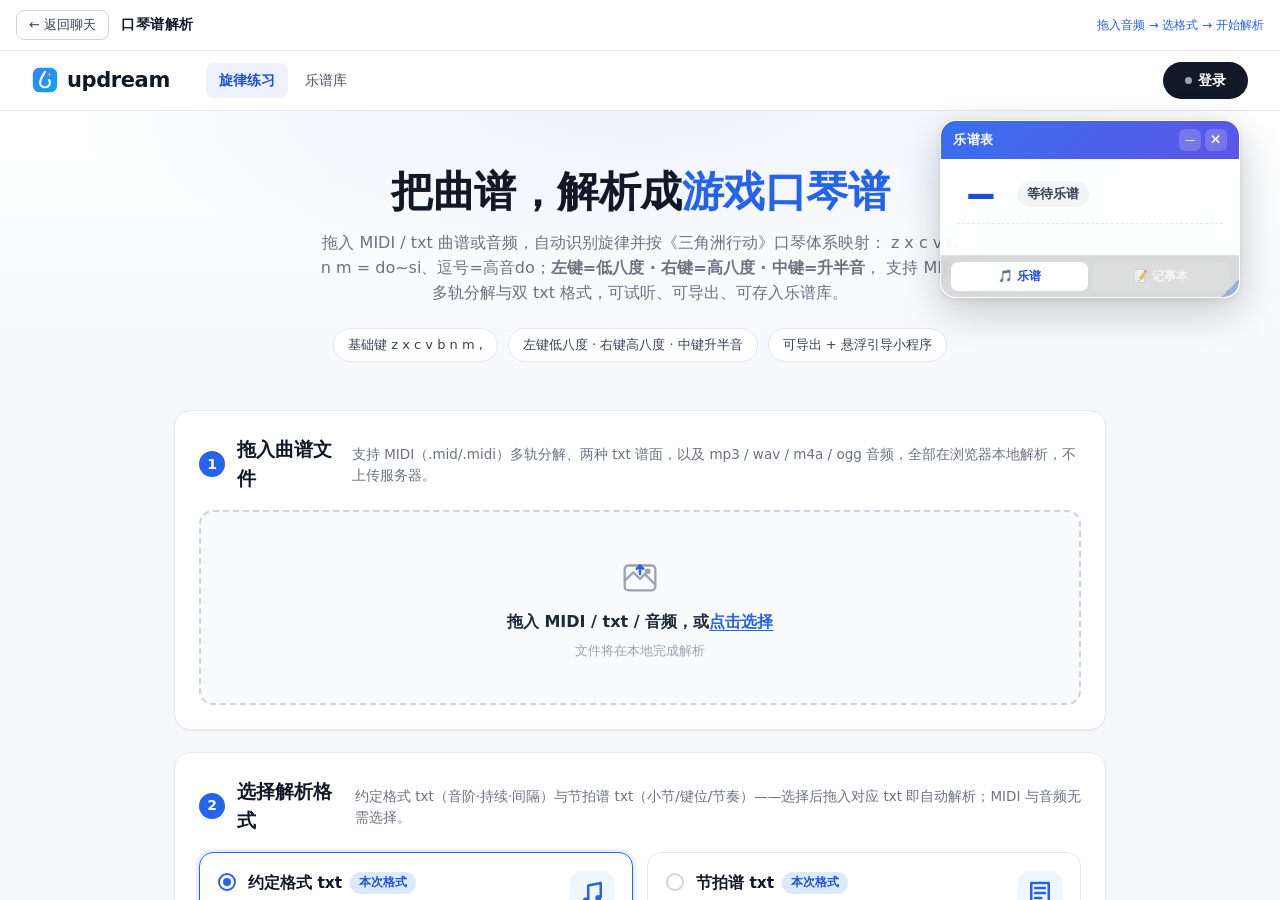
==== lab.html @ 3980b086 "Add files via upload" ====
<!DOCTYPE html>
<html lang="zh-CN">
<head>
<meta charset="UTF-8">
<meta name="viewport" content="width=device-width, initial-scale=1.0">
<title>小应用</title>
<!-- 预留页样式（只负责顶栏 + 挂载区，你的应用自带样式请放 web/assets/lab/app.css） -->
<link rel="stylesheet" href="lab.css">
<link rel="stylesheet" href="auth.css">
</head>
<body>

<!-- 顶栏：返回聊天（替换当前页回 /），标题与小提示由 lab.js 更新 -->
<header class="lab-bar">
  <button id="labBack" class="lab-btn" type="button" title="回到聊天页（当前页替换）">← 返回聊天</button>
  <strong id="labTitle" class="lab-title">小应用</strong>
  <span id="labHint" class="lab-hint"></span>
</header>

<!-- ★★★ 你的新应用会挂在这里（唯一挂载点，id 固定，别改名） ★★★
     接法：把三件套放进 web/assets/lab/ —— app.html / app.css / app.js，
     路径不一样就改 web/lab.js 顶部 LAB_APP 的三个地址；
     完整接口说明 + 给下一个 AI 的提示词：web/lab/README.md -->
<main id="labMount" class="lab-mount">
  <div class="lab-placeholder">
    <h1>新应用预留位</h1>
    <p>现在是空壳页。写好后把 <code>web/assets/lab/app.html</code>、<code>app.css</code>、<code>app.js</code>
      放进去，刷新本页就会自动接上（不用改后端路由）。</p>
    <p class="lab-placeholder-sub">接口：<code>window.LabHost</code>（mount / api / hint / setTitle / go / onReady）· 细节见 <code>web/lab/README.md</code></p>
  </div>
</main>

<!-- 登录 / 注册弹窗 -->
<div class="auth-mask" id="authMask" aria-hidden="true">
  <div class="auth-card" role="dialog" aria-modal="true" aria-labelledby="authTitle">
    <button class="auth-close" id="authClose" type="button" aria-label="关闭">×</button>
    <div class="auth-logo">updream</div>
    <h2 class="auth-title" id="authTitle">欢迎回来</h2>
    <p class="auth-subtitle" id="authSubtitle">登录后，导航栏会显示你的头像和名字</p>
    <div class="auth-tabs" id="authTabs">
      <button class="auth-tab is-active" type="button" data-auth-tab="register">手机号注册</button>
      <button class="auth-tab" type="button" data-auth-tab="login">手机号登录</button>
    </div>
    <form class="auth-form" id="authForm" novalidate>
      <label class="auth-field"><span class="auth-label">手机号</span>
        <input id="authPhone" class="auth-input" type="tel" inputmode="numeric" maxlength="11" placeholder="请输入 11 位手机号" autocomplete="tel" /></label>
      <label class="auth-field" data-register-only><span class="auth-label">验证码</span>
        <span class="auth-code-row"><input id="authCode" class="auth-input" type="text" inputmode="numeric" maxlength="6" placeholder="6 位验证码" /><button id="authSendCode" class="auth-code-btn" type="button">获取验证码</button></span></label>
      <label class="auth-field"><span class="auth-label">密码</span>
        <input id="authPassword" class="auth-input" type="password" maxlength="32" placeholder="至少 6 位" autocomplete="current-password" /></label>
      <label class="auth-field" data-register-only><span class="auth-label">昵称</span>
        <input id="authName" class="auth-input" type="text" maxlength="16" placeholder="显示在导航栏的名字（可留空）" /></label>
      <p class="auth-note" id="authNote" role="status"></p>
      <button class="auth-submit" id="authSubmit" type="submit">注册并登录</button>
    </form>
    <div class="auth-divider"><span>或</span></div>
    <button class="auth-wechat" id="authWechat" type="button">
      <svg viewBox="0 0 24 24" fill="currentColor" aria-hidden="true"><path d="M8.7 4C4.9 4 1.8 6.6 1.8 9.8c0 1.8 1 3.4 2.6 4.5l-.7 2 2.3-1.2c.8.2 1.6.3 2.4.3h.5a5.6 5.6 0 0 1-.2-1.5c0-3.1 3-5.6 6.7-5.6h.6C15.4 5.7 12.4 4 8.7 4Zm-2.3 3.4a.9.9 0 1 1 0 1.8.9.9 0 0 1 0-1.8Zm4.6 0a.9.9 0 1 1 0 1.8.9.9 0 0 1 0-1.8Z"/><path d="M22.2 14c0-2.7-2.7-4.9-5.9-4.9s-5.9 2.2-5.9 4.9 2.7 4.9 5.9 4.9c.7 0 1.4-.1 2-.3l1.9 1-.5-1.7c1.5-.9 2.5-2.3 2.5-3.9Zm-7.8-1.6a.8.8 0 1 1 0 1.6.8.8 0 0 1 0-1.6Zm3.9 0a.8.8 0 1 1 0 1.6.8.8 0 0 1 0-1.6Z"/></svg>
      微信登录
    </button>
    <p class="auth-tip" id="authWechatTip">检测中…</p>
  </div>
</div>

<!-- 设置弹窗 -->
<div class="auth-mask" id="settingsMask" aria-hidden="true">
  <div class="auth-card" role="dialog" aria-modal="true" aria-labelledby="settingsTitle">
    <button class="auth-close" id="settingsClose" type="button" aria-label="关闭">×</button>
    <div class="auth-logo">updream</div>
    <h2 class="auth-title" id="settingsTitle">设置</h2>
    <p class="auth-subtitle">管理个人信息与登录方式</p>

    <section class="settings-section">
      <div class="settings-section-title">个人信息</div>
      <div class="settings-profile">
        <div class="auth-account-avatar" id="profileAvatar"></div>
        <div>
          <div class="auth-account-name" id="profileName">未登录</div>
          <div class="auth-account-phone" id="profilePhone">登录后可设置头像与昵称</div>
        </div>
      </div>
      <label class="auth-field">
        <span class="auth-label">昵称</span>
        <input id="profileNameInput" class="auth-input" type="text" maxlength="16" placeholder="显示在导航栏的名字" disabled />
      </label>
      <label class="auth-field">
        <span class="auth-label">头像</span>
        <span class="auth-upload-row">
          <input id="profileAvatarFile" type="file" accept="image/*" hidden />
          <button class="auth-code-btn" id="profileAvatarBtn" type="button" disabled>选择图片</button>
          <button class="auth-code-btn ghost" id="profileAvatarClear" type="button" disabled>恢复默认</button>
        </span>
      </label>
      <p class="auth-note" id="profileNote" role="status"></p>
      <button class="auth-submit" id="profileSave" type="button" disabled>保存个人信息</button>
    </section>

    <div class="settings-divider"></div>

    <section class="settings-section">
      <div class="settings-section-title">账号与登录</div>
      <p class="settings-state" id="accountState">当前未登录</p>
      <button class="auth-submit" id="settingsLogin" type="button">登录 / 注册</button>
      <button class="auth-logout" id="settingsLogout" type="button" hidden>退出登录</button>
    </section>

    <div class="settings-divider"></div>

    <section class="settings-section hk-admin-zone" id="hkAdminZone" hidden>
      <div class="settings-section-title">管理员</div>
      <p class="settings-state" id="hkAdminRoleText">—</p>
      <div class="hk-admin-ctrl">
        <button class="auth-code-btn" id="hkAdminAddBtn2" type="button">＋ 添加管理员</button>
        <button class="auth-code-btn ghost" id="hkAdminListBtn2" type="button">⚙ 管理</button>
      </div>
      <div class="hk-admin-add" id="hkAdminAddBox2" hidden>
        <input id="hkAdminPhone2" class="auth-input" type="text" maxlength="11" placeholder="11 位手机号" />
        <div class="auth-upload-row">
          <button class="auth-code-btn" id="hkAdminAddOk2" type="button">确认添加</button>
          <button class="auth-code-btn ghost" id="hkAdminAddCancel2" type="button">取消</button>
        </div>
      </div>
      <div class="hk-admin-list" id="hkAdminListBox2" hidden>
        <p class="settings-state">次级管理员</p>
        <div id="hkAdminList2"></div>
      </div>
      <div class="hk-admin-add" id="hkAdminPinBox" hidden>
        <label class="auth-field">
          <span class="auth-label">管理员口令</span>
          <input id="hkAdminPin" class="auth-input" type="password" maxlength="20" placeholder="至少 6 位" />
        </label>
        <div class="auth-upload-row">
          <button class="auth-code-btn" id="hkAdminPinBtn" type="button">确定</button>
        </div>
        <p class="auth-note" id="hkAdminPinHint" role="status"></p>
      </div>
      <p class="auth-note" id="hkAdminNote2" role="status"></p>
    </section>
    <section class="settings-section hk-cloud-zone" id="hkCloudZone" hidden>
      <div class="settings-section-title">云同步（曲谱库服务器存储）</div>
      <p class="settings-state">配置 GitHub 仓库后，上传 / 删除曲谱会自动推送到服务器，打开乐谱库自动拉取。Token 仅保存在本机浏览器。</p>
      <label class="auth-field">
        <span class="auth-label">GitHub Token</span>
        <input id="hkCloudToken" class="auth-input" type="password" placeholder="ghp_xxxxxxxx" />
      </label>
      <label class="auth-field">
        <span class="auth-label">仓库</span>
        <input id="hkCloudRepo" class="auth-input" type="text" placeholder="用户名/仓库名" />
      </label>
      <label class="auth-field">
        <span class="auth-label">分支</span>
        <input id="hkCloudBranch" class="auth-input" type="text" value="main" />
      </label>
      <label class="auth-field">
        <span class="auth-label">存储路径</span>
        <input id="hkCloudPath" class="auth-input" type="text" value="updream-data/scores.json" />
      </label>
      <div class="hk-admin-ctrl">
        <button class="auth-code-btn" id="hkCloudSaveBtn" type="button">保存配置</button>
        <button class="auth-code-btn ghost" id="hkCloudTestBtn" type="button">测试连接</button>
        <button class="auth-code-btn ghost" id="hkCloudPushBtn" type="button">立即推送</button>
        <button class="auth-code-btn ghost" id="hkCloudPullBtn" type="button">立即拉取</button>
      </div>
      <p class="auth-note" id="hkCloudNote" role="status">未配置</p>
    </section>
  </div>
</div>

<script src="auth.js"></script>
<script src="lab.js"></script>
</body>
</html>
---- lab.css ----
/* ============================================================
   小应用预留页（/lab）的外壳样式 —— 只负责顶栏与挂载区。
   你自己的应用样式请写在 web/assets/lab/app.css（会被 lab.js 动态挂载），
   不要往这个文件里塞应用样式。
   浅色外壳：与口琴谱应用的白底 updream 风格保持一致。
   ============================================================ */

*{box-sizing:border-box}
html,body{height:100%;margin:0}
body{
  display:flex;flex-direction:column;
  background:#f5f7fa;color:#111827;
  font-family:"Noto Sans SC","PingFang SC","Microsoft YaHei",system-ui,-apple-system,sans-serif;
}

/* ===== 顶栏 ===== */
.lab-bar{
  display:flex;align-items:center;gap:12px;flex-shrink:0;
  padding:10px 16px;border-bottom:1px solid #e5e7eb;
  background:rgba(255,255,255,0.92);
  backdrop-filter:blur(10px);
}
.lab-btn{
  height:30px;padding:0 12px;border-radius:8px;cursor:pointer;
  border:1px solid #d1d5db;background:#fff;
  color:#374151;font-size:13px;font-family:inherit;
  transition:border-color .2s,background .2s,color .2s;
}
.lab-btn:hover{border-color:#2563eb;color:#1d4ed8;background:#f0f5ff}
.lab-title{font-size:14px;letter-spacing:.5px;font-weight:600;color:#111827}
.lab-hint{margin-left:auto;font-size:12px;color:#2563eb;min-height:16px}

/* ===== 挂载区：你的应用占满这里 ===== */
.lab-mount{flex:1 1 auto;min-height:0;overflow:auto;padding:18px}

/* ===== 空壳占位（应用接上后会被整块替换掉） ===== */
.lab-placeholder{
  max-width:760px;margin:6vh auto 0;padding:28px;
  border:1px dashed #cbd5e1;border-radius:12px;
  text-align:center;color:#6b7280;line-height:1.8;
  background:#fff;
}
.lab-placeholder h1{margin:0 0 10px;font-size:18px;color:#111827}
.lab-placeholder p{margin:6px 0}
.lab-placeholder-sub{font-size:12.5px;opacity:.85}
.lab-placeholder code{
  padding:1px 6px;border-radius:5px;background:#f3f4f6;
  font-family:ui-monospace,Consolas,monospace;font-size:12px;color:#1d4ed8;
}
---- auth.css ----
/* ═══════════════════════════════════════════════════════════════════════════
   【登录 / 注册】弹窗样式
   ───────────────────────────────────────────────────────────────────────────
   ★ 相关文件：
       1. web/auth.css  ← 当前文件（弹窗外观）
       2. web/auth.js   ← 登录逻辑（接口地址、头像规则都在这里）
       3. web/index.html 里的 id="authMask" 那一整段结构
   ★ 颜色全部用 theme.css 里的主题变量，所以五套主题会自动跟着变。
   ═══════════════════════════════════════════════════════════════════════════ */

.auth-mask {
  position: fixed;
  inset: 0;
  z-index: 40;
  display: none;
  align-items: center;
  justify-content: center;
  padding: 24px;
  background: rgba(30, 34, 30, .42);
  backdrop-filter: blur(3px);
}
.auth-mask.show { display: flex; }

.auth-card {
  position: relative;
  width: min(380px, 100%);
  max-height: calc(100vh - 48px);
  overflow-y: auto;
  padding: 26px 24px 20px;
  border: 1px solid var(--sidebar-border);
  border-radius: 16px;
  background: var(--sidebar-bg);
  box-shadow: 0 24px 60px rgba(30, 34, 30, .28);
  color: var(--text-primary);
  animation: auth-pop .18s ease;
}
@keyframes auth-pop {
  from { opacity: 0; transform: translateY(10px) scale(.98); }
  to { opacity: 1; transform: none; }
}

.auth-close {
  position: absolute;
  top: 12px;
  right: 14px;
  width: 28px;
  height: 28px;
  border: none;
  border-radius: 8px;
  background: transparent;
  color: var(--text-secondary);
  font-size: 20px;
  line-height: 1;
  cursor: pointer;
}
.auth-close:hover { background: var(--nav-hover); color: var(--text-primary); }

.auth-logo {
  display: inline-block;
  margin-bottom: 12px;
  padding: 3px 10px;
  border-radius: 999px;
  background: var(--nav-active-bg);
  color: var(--accent);
  font-size: 12px;
  font-weight: 600;
  letter-spacing: 2px;
}
.auth-title { margin: 0 0 6px; font-size: 19px; font-weight: 700; }
.auth-subtitle { margin: 0 0 18px; font-size: 12px; color: var(--text-secondary); }

/* ── 选项卡 ── */
.auth-tabs {
  display: flex;
  gap: 6px;
  margin-bottom: 16px;
  padding: 4px;
  border-radius: 10px;
  background: var(--nav-hover);
}
.auth-tab {
  flex: 1;
  padding: 8px 0;
  border: none;
  border-radius: 8px;
  background: transparent;
  color: var(--text-secondary);
  font: 500 13px var(--font-sans, "Noto Sans SC", sans-serif);
  cursor: pointer;
  transition: background .18s ease, color .18s ease;
}
.auth-tab.is-active {
  background: var(--sidebar-bg);
  color: var(--accent);
  font-weight: 600;
  box-shadow: 0 1px 4px rgba(0, 0, 0, .08);
}

/* ── 表单 ── */
.auth-form { display: grid; gap: 12px; }
.auth-field { display: grid; gap: 6px; }
.auth-field[hidden] { display: none; }
/* 同理：设置弹窗里的「登录 / 注册」「退出登录」靠 hidden 属性切换显示 */
.auth-submit[hidden],
.auth-logout[hidden] { display: none !important; }
.auth-label { font-size: 12px; color: var(--text-secondary); }
.auth-input {
  width: 100%;
  padding: 10px 12px;
  border: 1px solid var(--btn-border);
  border-radius: 10px;
  background: var(--input-bg, var(--sidebar-bg));
  color: var(--text-primary);
  font: 400 14px var(--font-sans, "Noto Sans SC", sans-serif);
  outline: none;
  transition: border-color .18s ease, box-shadow .18s ease;
}
.auth-input::placeholder { color: var(--placeholder-color, var(--text-secondary)); }
.auth-input:focus {
  border-color: var(--accent);
  box-shadow: 0 0 0 3px var(--nav-active-bg);
}

.auth-code-row, .auth-upload-row { display: flex; gap: 8px; }
.auth-code-row .auth-input { flex: 1; }
.auth-code-btn {
  flex-shrink: 0;
  padding: 0 12px;
  border: 1px solid var(--btn-border);
  border-radius: 10px;
  background: var(--btn-bg, transparent);
  color: var(--text-primary);
  font: 500 12px var(--font-sans, "Noto Sans SC", sans-serif);
  cursor: pointer;
  transition: background .18s ease, border-color .18s ease;
}
.auth-code-btn:hover:not(:disabled) { border-color: var(--accent); color: var(--accent); }
.auth-code-btn:disabled { opacity: .55; cursor: not-allowed; }
.auth-code-btn.ghost { color: var(--text-secondary); }

.auth-note {
  margin: 0;
  min-height: 16px;
  font-size: 12px;
  color: var(--text-secondary);
}
.auth-note.is-error { color: #c0392b; }
.auth-note.is-ok { color: var(--accent); }

.auth-submit {
  margin-top: 4px;
  padding: 11px 0;
  border: none;
  border-radius: 10px;
  background: var(--accent);
  color: var(--accent-text);
  font: 600 14px var(--font-sans, "Noto Sans SC", sans-serif);
  cursor: pointer;
  transition: filter .18s ease, transform .18s ease;
}
.auth-submit:hover { filter: brightness(1.06); }
.auth-submit:active { transform: translateY(1px); }
.auth-submit:disabled { opacity: .6; cursor: not-allowed; }

/* ── 分隔线 + 微信 ── */
.auth-divider {
  display: flex;
  align-items: center;
  gap: 10px;
  margin: 16px 0 12px;
  color: var(--text-secondary);
  font-size: 12px;
}
.auth-divider::before, .auth-divider::after {
  content: "";
  flex: 1;
  height: 1px;
  background: var(--sidebar-border);
}

.auth-wechat {
  display: flex;
  align-items: center;
  justify-content: center;
  gap: 8px;
  width: 100%;
  padding: 10px 0;
  border: 1px solid var(--btn-border);
  border-radius: 10px;
  background: var(--btn-bg, transparent);
  color: var(--text-primary);
  font: 500 14px var(--font-sans, "Noto Sans SC", sans-serif);
  cursor: pointer;
  transition: border-color .18s ease, background .18s ease;
}
.auth-wechat svg { width: 18px; height: 18px; fill: #1aad19; }
.auth-wechat:hover { border-color: #1aad19; }
.auth-wechat.is-disabled { color: var(--text-secondary); cursor: not-allowed; }
.auth-wechat.is-disabled svg { fill: var(--text-secondary); opacity: .6; }
.auth-wechat.is-disabled:hover { border-color: var(--btn-border); }

.auth-tip {
  margin: 8px 0 0;
  font-size: 11px;
  line-height: 1.6;
  color: var(--text-secondary);
  text-align: center;
}

/* ── 设置弹窗：分区 ── */
.settings-section { display: grid; gap: 12px; }
.settings-section-title {
  font-size: 12px;
  font-weight: 600;
  letter-spacing: 1px;
  color: var(--accent);
}
.settings-divider {
  height: 1px;
  margin: 18px 0;
  background: var(--sidebar-border);
}
.settings-state {
  margin: 0;
  font-size: 13px;
  color: var(--text-secondary);
}
.settings-profile {
  display: flex;
  align-items: center;
  gap: 12px;
  padding: 12px;
  border-radius: 12px;
  background: var(--nav-hover);
}
.auth-account-avatar {
  display: grid;
  place-items: center;
  width: 46px;
  height: 46px;
  border-radius: 50%;
  background: var(--user-avatar-bg);
  color: #fff;
  font-size: 18px;
  font-weight: 600;
  overflow: hidden;
  flex-shrink: 0;
}
.auth-account-avatar img { width: 100%; height: 100%; object-fit: cover; }
.auth-account-name { font-size: 15px; font-weight: 600; }
.auth-account-phone { font-size: 12px; color: var(--text-secondary); }
.auth-logout {
  width: 100%;
  padding: 10px 0;
  border: 1px solid var(--sidebar-border);
  border-radius: 10px;
  background: transparent;
  color: #c0392b;
  font: 500 13px var(--font-sans, "Noto Sans SC", sans-serif);
  cursor: pointer;
}
.auth-logout:hover { background: rgba(192, 57, 43, .08); }

/* ── 左下角用户头像里的图片 ── */
.user-avatar { overflow: hidden; }
.user-avatar img { width: 100%; height: 100%; object-fit: cover; display: block; }
.user-avatar svg { width: 16px; height: 16px; stroke: #fff; fill: none; }

@media (max-width: 480px) {
  .auth-card { padding: 22px 16px 16px; }
}
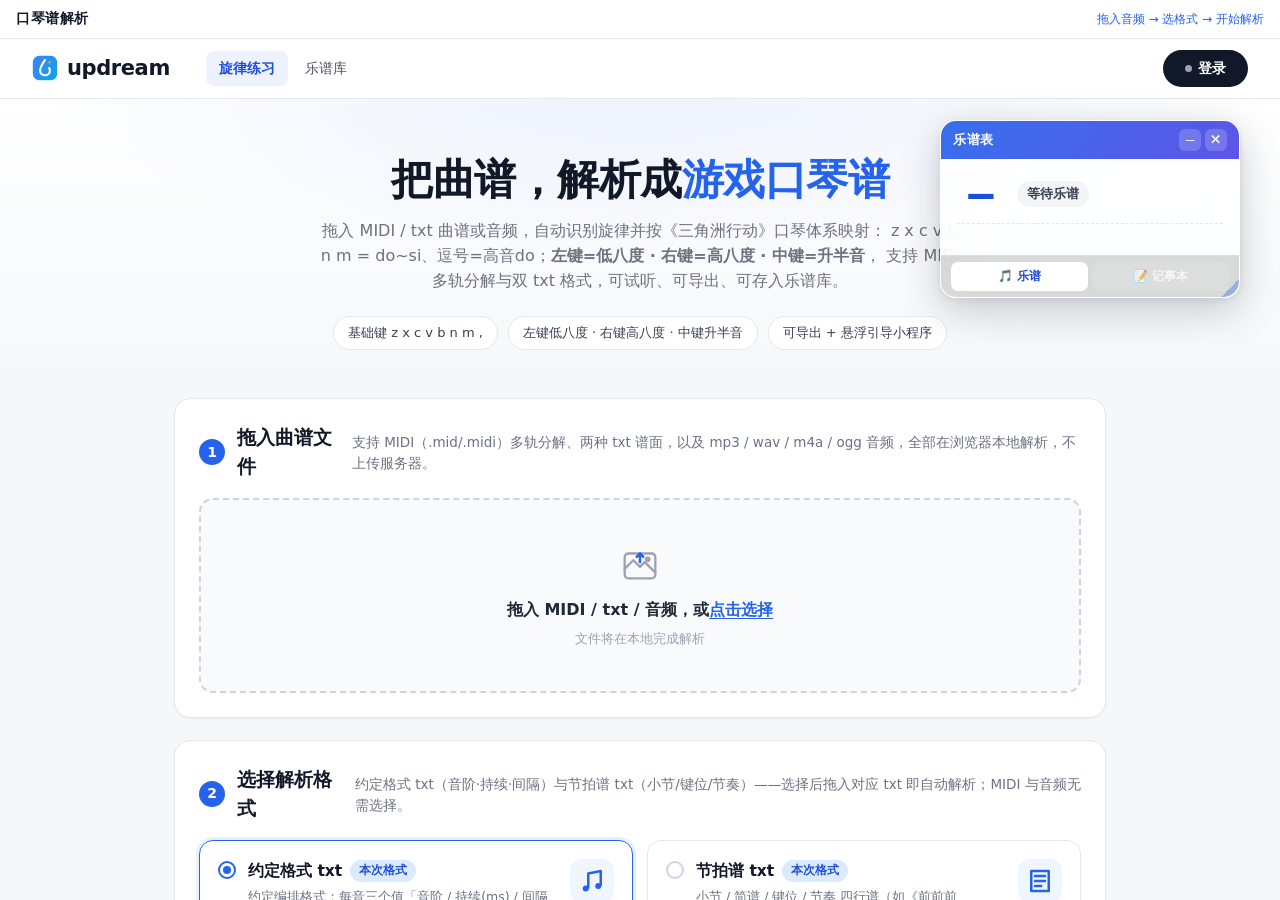
==== commit 5d98b8d7: "Add files via upload" ====
--- a/lab.html
+++ b/lab.html
@@ -167,6 +167,6 @@
 </div>
 
 <script src="auth.js"></script>
-<script src="lab.js"></script>
+<script src="lab.js?v=20260917q"></script>
 </body>
 </html>
